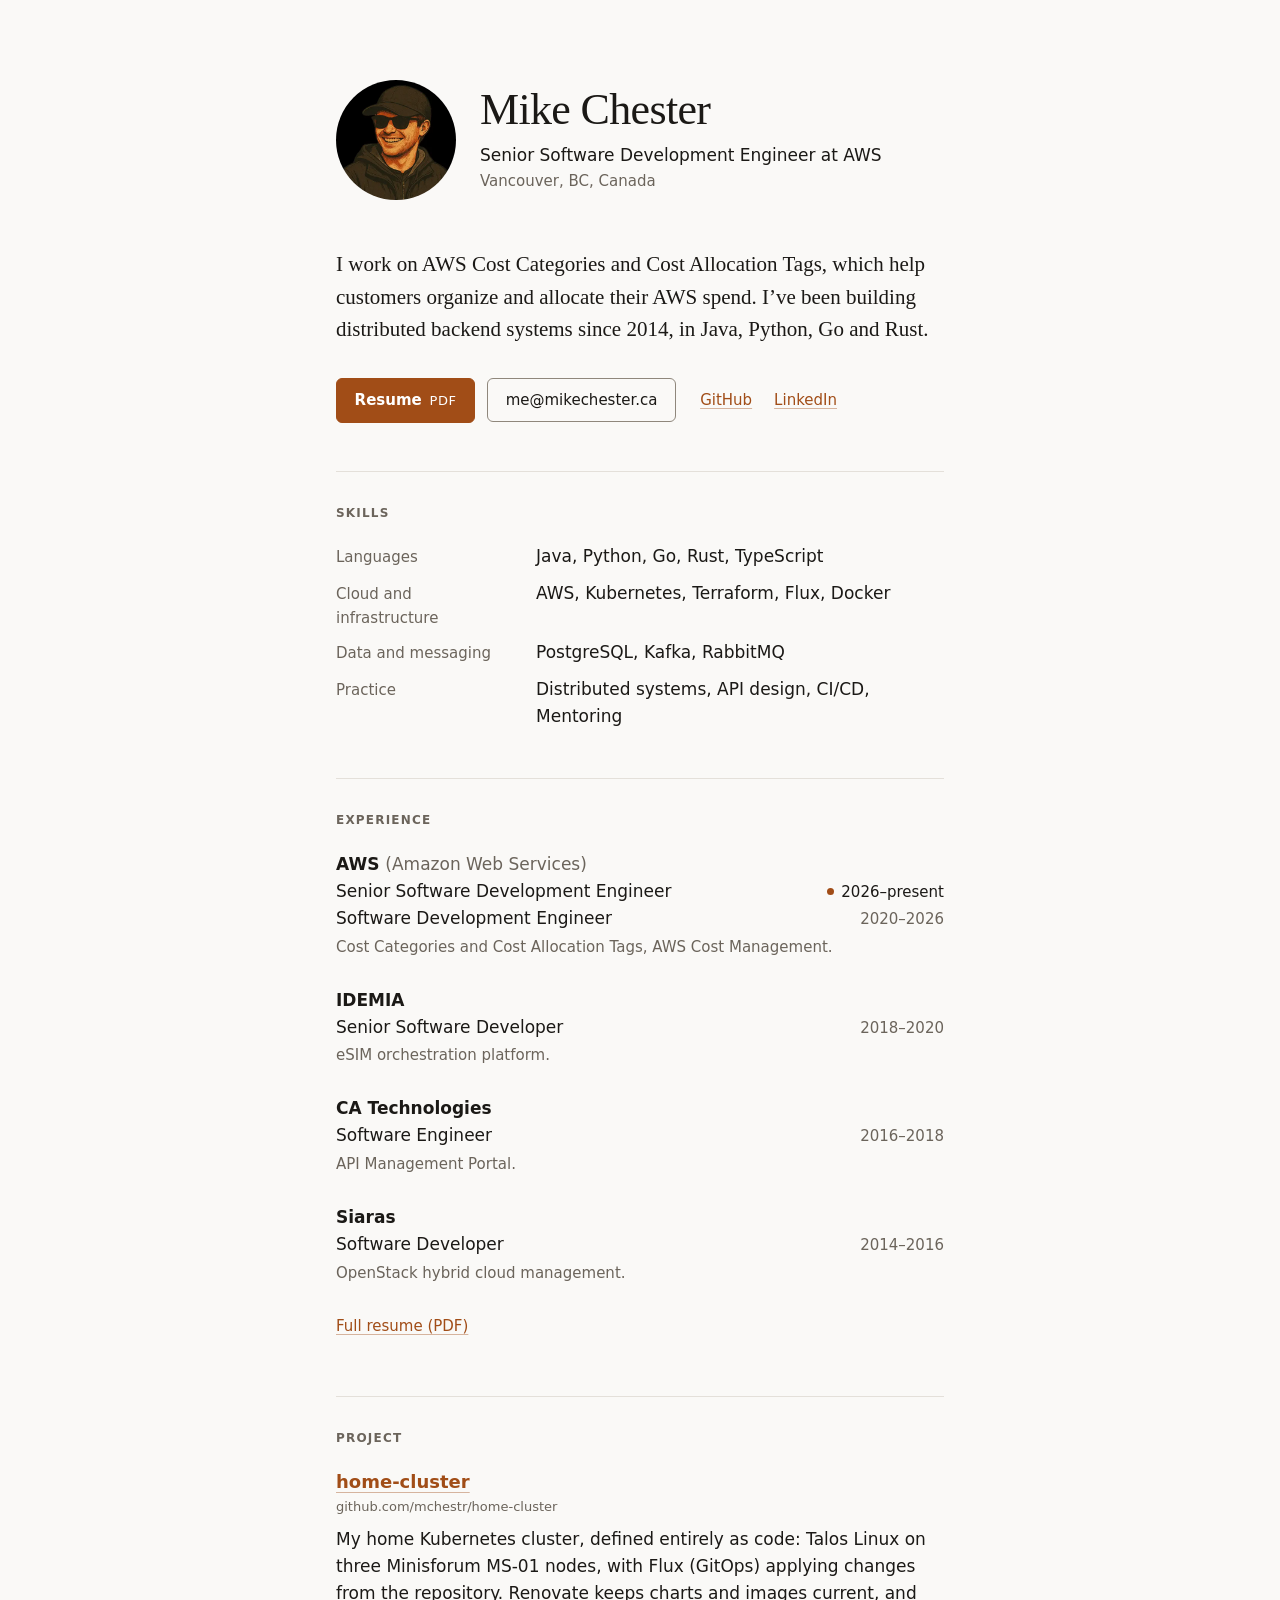
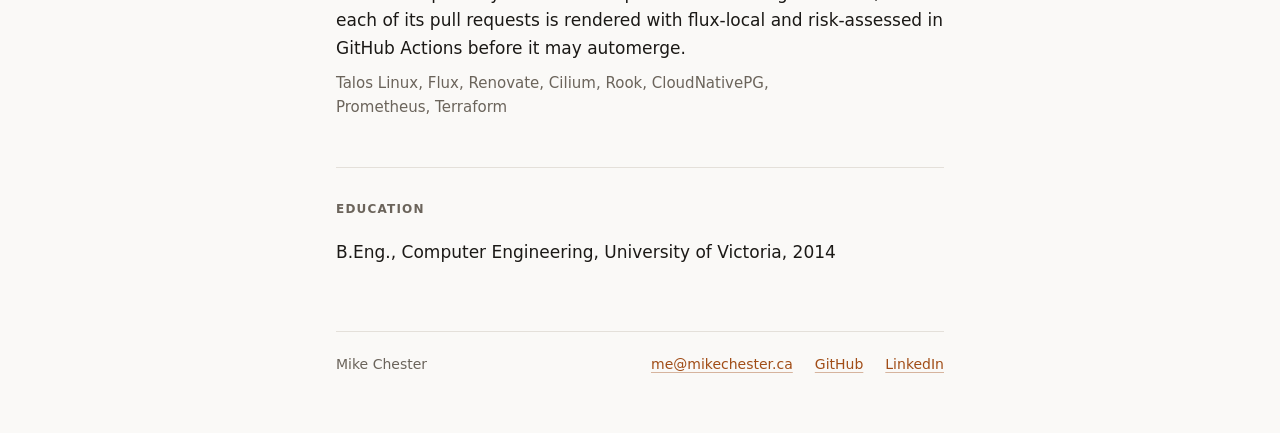
==== static/index.html @ d440fbd0 "Redesign the site as a single hand-written page One calm, typography-led page in place of the Hugo t" ====
<!doctype html>
<html lang="en">
<head>
<meta charset="utf-8">
<meta name="viewport" content="width=device-width, initial-scale=1">
<title>Mike Chester</title>
<meta name="description" content="Mike Chester is a Senior Software Development Engineer at AWS in Vancouver, BC, working on AWS Cost Categories and Cost Allocation Tags.">
<link rel="canonical" href="https://mikechester.ca/">
<meta name="color-scheme" content="light dark">
<meta name="theme-color" content="#faf9f7" media="(prefers-color-scheme: light)">
<meta name="theme-color" content="#141210" media="(prefers-color-scheme: dark)">
<meta property="og:type" content="profile">
<meta property="og:url" content="https://mikechester.ca/">
<meta property="og:title" content="Mike Chester">
<meta property="og:description" content="Senior Software Development Engineer at AWS, working on AWS Cost Categories and Cost Allocation Tags.">
<meta property="og:image" content="https://mikechester.ca/og.png">
<meta property="og:image:type" content="image/png">
<meta property="og:image:width" content="1200">
<meta property="og:image:height" content="630">
<meta property="og:image:alt" content="Mike Chester, Senior Software Development Engineer at AWS">
<meta property="profile:first_name" content="Mike">
<meta property="profile:last_name" content="Chester">
<meta name="twitter:card" content="summary_large_image">
<meta name="twitter:title" content="Mike Chester">
<meta name="twitter:description" content="Senior Software Development Engineer at AWS, working on AWS Cost Categories and Cost Allocation Tags.">
<meta name="twitter:image" content="https://mikechester.ca/og.png">
<meta name="twitter:image:alt" content="Mike Chester, Senior Software Development Engineer at AWS">
<link rel="icon" href="favicon.ico" sizes="16x16 32x32">
<link rel="icon" href="favicon.svg" type="image/svg+xml">
<link rel="icon" type="image/png" sizes="32x32" href="favicon-32x32.png">
<link rel="icon" type="image/png" sizes="16x16" href="favicon-16x16.png">
<link rel="apple-touch-icon" sizes="180x180" href="apple-touch-icon.png">
<link rel="manifest" href="manifest.json">
<link rel="stylesheet" href="style.css">
</head>
<body>
<div class="page">
<header class="masthead">
  <img class="portrait" src="portrait.webp" width="400" height="400" alt="Illustrated portrait of Mike Chester in a cap and sunglasses, smiling">
  <div>
    <h1>Mike Chester</h1>
    <p class="title">Senior Software Development Engineer at <abbr title="Amazon Web Services">AWS</abbr></p>
    <p class="place">Vancouver, BC, Canada</p>
  </div>
</header>

<main>
  <div class="intro">
    <p class="lede">I work on AWS Cost Categories and Cost Allocation Tags, which help customers organize and allocate their AWS spend. I&rsquo;ve been building distributed backend systems since 2014, in Java, Python, Go and Rust.</p>
    <div class="actions">
      <a class="button primary" href="resume.pdf">Resume <span class="fmt">PDF</span></a>
      <a class="button" href="mailto:me@mikechester.ca">me@mikechester.ca</a>
      <ul class="links">
        <li><a href="https://github.com/mchestr">GitHub</a></li>
        <li><a href="https://www.linkedin.com/in/mchestr">LinkedIn</a></li>
      </ul>
    </div>
  </div>

  <section aria-labelledby="skills">
    <h2 id="skills">Skills</h2>
    <dl class="skills">
      <div><dt>Languages</dt><dd><ul><li>Java</li><li>Python</li><li>Go</li><li>Rust</li><li>TypeScript</li></ul></dd></div>
      <div><dt>Cloud and infrastructure</dt><dd><ul><li>AWS</li><li>Kubernetes</li><li>Terraform</li><li>Flux</li><li>Docker</li></ul></dd></div>
      <div><dt>Data and messaging</dt><dd><ul><li>PostgreSQL</li><li>Kafka</li><li>RabbitMQ</li></ul></dd></div>
      <div><dt>Practice</dt><dd><ul><li>Distributed systems</li><li>API design</li><li>CI/CD</li><li>Mentoring</li></ul></dd></div>
    </dl>
  </section>

  <section aria-labelledby="experience">
    <h2 id="experience">Experience</h2>
    <ol class="jobs">
      <li>
        <h3>AWS <span class="aside">(Amazon Web Services)</span></h3>
        <ul class="roles">
          <li class="current"><span>Senior Software Development Engineer</span> <span class="years">2026&ndash;present</span></li>
          <li><span>Software Development Engineer</span> <span class="years">2020&ndash;2026</span></li>
        </ul>
        <p class="note">Cost Categories and Cost Allocation Tags, AWS Cost Management.</p>
      </li>
      <li>
        <h3>IDEMIA</h3>
        <ul class="roles">
          <li><span>Senior Software Developer</span> <span class="years">2018&ndash;2020</span></li>
        </ul>
        <p class="note">eSIM orchestration platform.</p>
      </li>
      <li>
        <h3>CA Technologies</h3>
        <ul class="roles">
          <li><span>Software Engineer</span> <span class="years">2016&ndash;2018</span></li>
        </ul>
        <p class="note">API Management Portal.</p>
      </li>
      <li>
        <h3>Siaras</h3>
        <ul class="roles">
          <li><span>Software Developer</span> <span class="years">2014&ndash;2016</span></li>
        </ul>
        <p class="note">OpenStack hybrid cloud management.</p>
      </li>
    </ol>
    <p class="more"><a href="resume.pdf">Full resume (PDF)</a></p>
  </section>

  <section aria-labelledby="project">
    <h2 id="project">Project</h2>
    <h3 class="project"><a href="https://github.com/mchestr/home-cluster">home-cluster</a></h3>
    <p class="repo">github.com/mchestr/home-cluster</p>
    <p>My home Kubernetes cluster, defined entirely as code: Talos Linux on three <span class="nowrap">Minisforum MS-01</span> nodes, with Flux (GitOps) applying changes from the repository. Renovate keeps charts and images current, and each of its pull requests is rendered with <span class="nowrap">flux-local</span> and risk-assessed in GitHub Actions before it may automerge.</p>
    <p class="stack">Talos Linux, Flux, Renovate, Cilium, Rook, CloudNativePG, Prometheus, Terraform</p>
  </section>

  <section aria-labelledby="education">
    <h2 id="education">Education</h2>
    <p>B.Eng., Computer Engineering, University of Victoria, 2014</p>
  </section>
</main>

<footer>
  <p>Mike Chester</p>
  <ul class="links">
    <li><a href="mailto:me@mikechester.ca">me@mikechester.ca</a></li>
    <li><a href="https://github.com/mchestr">GitHub</a></li>
    <li><a href="https://www.linkedin.com/in/mchestr">LinkedIn</a></li>
  </ul>
</footer>
</div>
</body>
</html>
---- static/style.css ----
:root {
  color-scheme: light dark;
  --bg: #faf9f7;
  --text: #1b1916;
  --muted: #6b645b;
  --rule: #e4e0da;
  --border: #8f877c;        /* outlined button edge, at least 3:1 on --bg */
  --accent: #a14d17;
  --accent-hover: #8a4113;
  --on-accent: #ffffff;
  --ring: transparent;      /* edge around the portrait */
  --sans: system-ui, -apple-system, "Segoe UI", Roboto, "Helvetica Neue", Arial, sans-serif;
  --serif: Charter, "Bitstream Charter", "Iowan Old Style", Georgia, Cambria, "Noto Serif", serif;
}

@media (prefers-color-scheme: dark) {
  :root {
    --bg: #141210;
    --text: #ece7e0;
    --muted: #a19a90;
    --rule: #2e2a26;
    --border: #756d63;
    --accent: #e38d55;
    --accent-hover: #eba06f;
    --on-accent: #141210;
    --ring: #3a352f;
  }
}

*, *::before, *::after { box-sizing: border-box; }

html { -webkit-text-size-adjust: 100%; text-size-adjust: 100%; }

body {
  margin: 0;
  background: var(--bg);
  color: var(--text);
  font: 400 1.0625rem/1.6 var(--sans);
  font-kerning: normal;
  -webkit-font-smoothing: antialiased;
}

.page {
  max-width: 41rem;
  margin: 0 auto;
  padding: 5rem 1.5rem 3rem;
}

h1, h2, h3, p, ul, ol, dl, dd { margin: 0; padding: 0; }
ul, ol { list-style: none; }
p, dd { text-wrap: pretty; }
h1, .title { text-wrap: balance; }
.nowrap { white-space: nowrap; }

a {
  color: var(--accent);
  text-decoration: underline;
  text-decoration-thickness: 1px;
  text-underline-offset: 0.2em;
  text-decoration-color: color-mix(in srgb, var(--accent) 40%, transparent);
}
a:hover { text-decoration-color: currentColor; }
a:focus-visible {
  outline: 2px solid var(--accent);
  outline-offset: 3px;
}
a:not(.button):focus-visible { border-radius: 2px; }

abbr[title] { text-decoration: none; }

/* Masthead */
.masthead {
  display: flex;
  align-items: center;
  gap: 1.5rem;
}
.portrait {
  flex: none;
  width: 7.5rem;
  height: 7.5rem;
  border-radius: 50%;
  background: #000;
  box-shadow: 0 0 0 1px var(--ring);
}
/* 500 only changes fallbacks that have a medium weight (e.g. Noto Serif); Charter stays regular */
h1 {
  font: 500 2.75rem/1.05 var(--serif);
  letter-spacing: -0.015em;
}
.title {
  margin-top: 0.6rem;
  font-weight: 500;
}
.place {
  color: var(--muted);
  font-size: 0.9375rem;
}

/* Intro and actions */
.intro { margin-top: 3rem; }
.lede {
  font: 400 1.3125rem/1.55 var(--serif);
  max-width: 34em;
}
.actions {
  display: flex;
  flex-wrap: wrap;
  align-items: center;
  gap: 0.75rem;
  margin-top: 2rem;
  font-size: 0.9375rem;
}
.actions .links { margin-left: 0.75rem; }
.links {
  display: flex;
  flex-wrap: wrap;
  column-gap: 1.375rem;
}
.links a { display: inline-block; padding-block: 0.6rem; }

/* 1.5rem line + padding + border = 44px tap target */
.button {
  display: inline-block;
  padding: 0.5625rem 1.1rem;
  line-height: 1.5rem;
  border: 1px solid var(--border);   /* also keeps the button visible in forced-colors mode */
  border-radius: 0.375rem;
  color: var(--text);
  font-weight: 500;
  text-decoration: none;
}
.button:hover { border-color: var(--accent); color: var(--accent); }
.button.primary {
  border-color: var(--accent);
  background: var(--accent);
  color: var(--on-accent);
  font-weight: 600;
}
.button.primary:hover { border-color: var(--accent-hover); background: var(--accent-hover); color: var(--on-accent); }
.fmt { font-weight: 400; font-size: 0.8125rem; letter-spacing: 0.04em; margin-left: 0.2em; }

/* Sections */
section {
  margin-top: 3rem;
  padding-top: 2rem;
  border-top: 1px solid var(--rule);
}
h2 {
  margin-bottom: 1.25rem;
  color: var(--muted);
  font-size: 0.75rem;
  font-weight: 600;
  letter-spacing: 0.1em;
  text-transform: uppercase;
}
h3 {
  font-size: 1.0625rem;
  font-weight: 600;
}
.aside { color: var(--muted); font-weight: 400; }

/* Skills */
.skills > div {
  display: grid;
  grid-template-columns: 11rem 1fr;
  align-items: baseline;
  gap: 0 1.5rem;
}
.skills > div + div { margin-top: 0.6rem; }
.skills dt { color: var(--muted); font-size: 0.9375rem; }
.skills li { display: inline; }
.skills li:not(:last-child)::after { content: ", "; }

/* Experience */
.jobs > li + li { margin-top: 1.75rem; }
.roles li {
  display: flex;
  flex-wrap: wrap;
  justify-content: space-between;
  align-items: baseline;
  column-gap: 1rem;
}
.years {
  color: var(--muted);
  font-size: 0.9375rem;
  font-variant-numeric: tabular-nums;
}
/* Current role: years in body colour with a small accent dot */
.current .years { color: var(--text); font-weight: 500; }
.current .years::before {
  content: "";
  display: inline-block;
  width: 0.4375rem;
  height: 0.4375rem;
  margin-right: 0.5em;
  border-radius: 50%;
  background: var(--accent);
  vertical-align: 0.1em;
}
.note {
  margin-top: 0.15rem;
  color: var(--muted);
  font-size: 0.9375rem;
}
.more { margin-top: 1.25rem; font-size: 0.9375rem; }
.more a { display: inline-block; padding-block: 0.6rem; }

/* Project */
.project { font-size: 1.125rem; }
.repo { color: var(--muted); font-size: 0.8125rem; margin-bottom: 0.5rem; }
.stack {
  margin-top: 0.6rem;
  color: var(--muted);
  font-size: 0.9375rem;
}

/* Footer */
footer {
  display: flex;
  flex-wrap: wrap;
  justify-content: space-between;
  align-items: center;
  column-gap: 1.5rem;
  margin-top: 4rem;
  padding-top: 0.75rem;
  border-top: 1px solid var(--rule);
  color: var(--muted);
  font-size: 0.875rem;
}

@media (prefers-reduced-motion: no-preference) {
  a { transition: color 0.15s, background-color 0.15s, border-color 0.15s, text-decoration-color 0.15s; }
}

@media (max-width: 34rem) {
  .page { padding: 3rem 1.25rem 2rem; }
  .masthead { gap: 1.125rem; }
  .portrait { width: 6rem; height: 6rem; }
  h1 { font-size: 2.125rem; }
  .title { margin-top: 0.4rem; font-size: 1rem; line-height: 1.4; }
  .intro { margin-top: 2.5rem; }
  .lede { font-size: 1.1875rem; }
  .actions .links { margin-left: 0; }
  section { margin-top: 2.75rem; padding-top: 2rem; }
  .roles li { display: block; }
  .roles li + li { margin-top: 0.4rem; }
  .years { display: block; font-size: 0.875rem; line-height: 1.5; }
  .note { margin-top: 0.4rem; }
  .skills > div { grid-template-columns: 1fr; }
  .skills > div + div { margin-top: 0.9rem; }
  footer { margin-top: 3rem; }
}

@media (max-width: 22rem) {
  .masthead { flex-direction: column; align-items: flex-start; }
}

@media print {
  :root { --bg: #fff; --text: #000; --muted: #444; --accent: #000; }
  .page { padding: 0; max-width: none; }
  .button, .button.primary { padding: 0; border: 0; background: none; color: #000; }
}
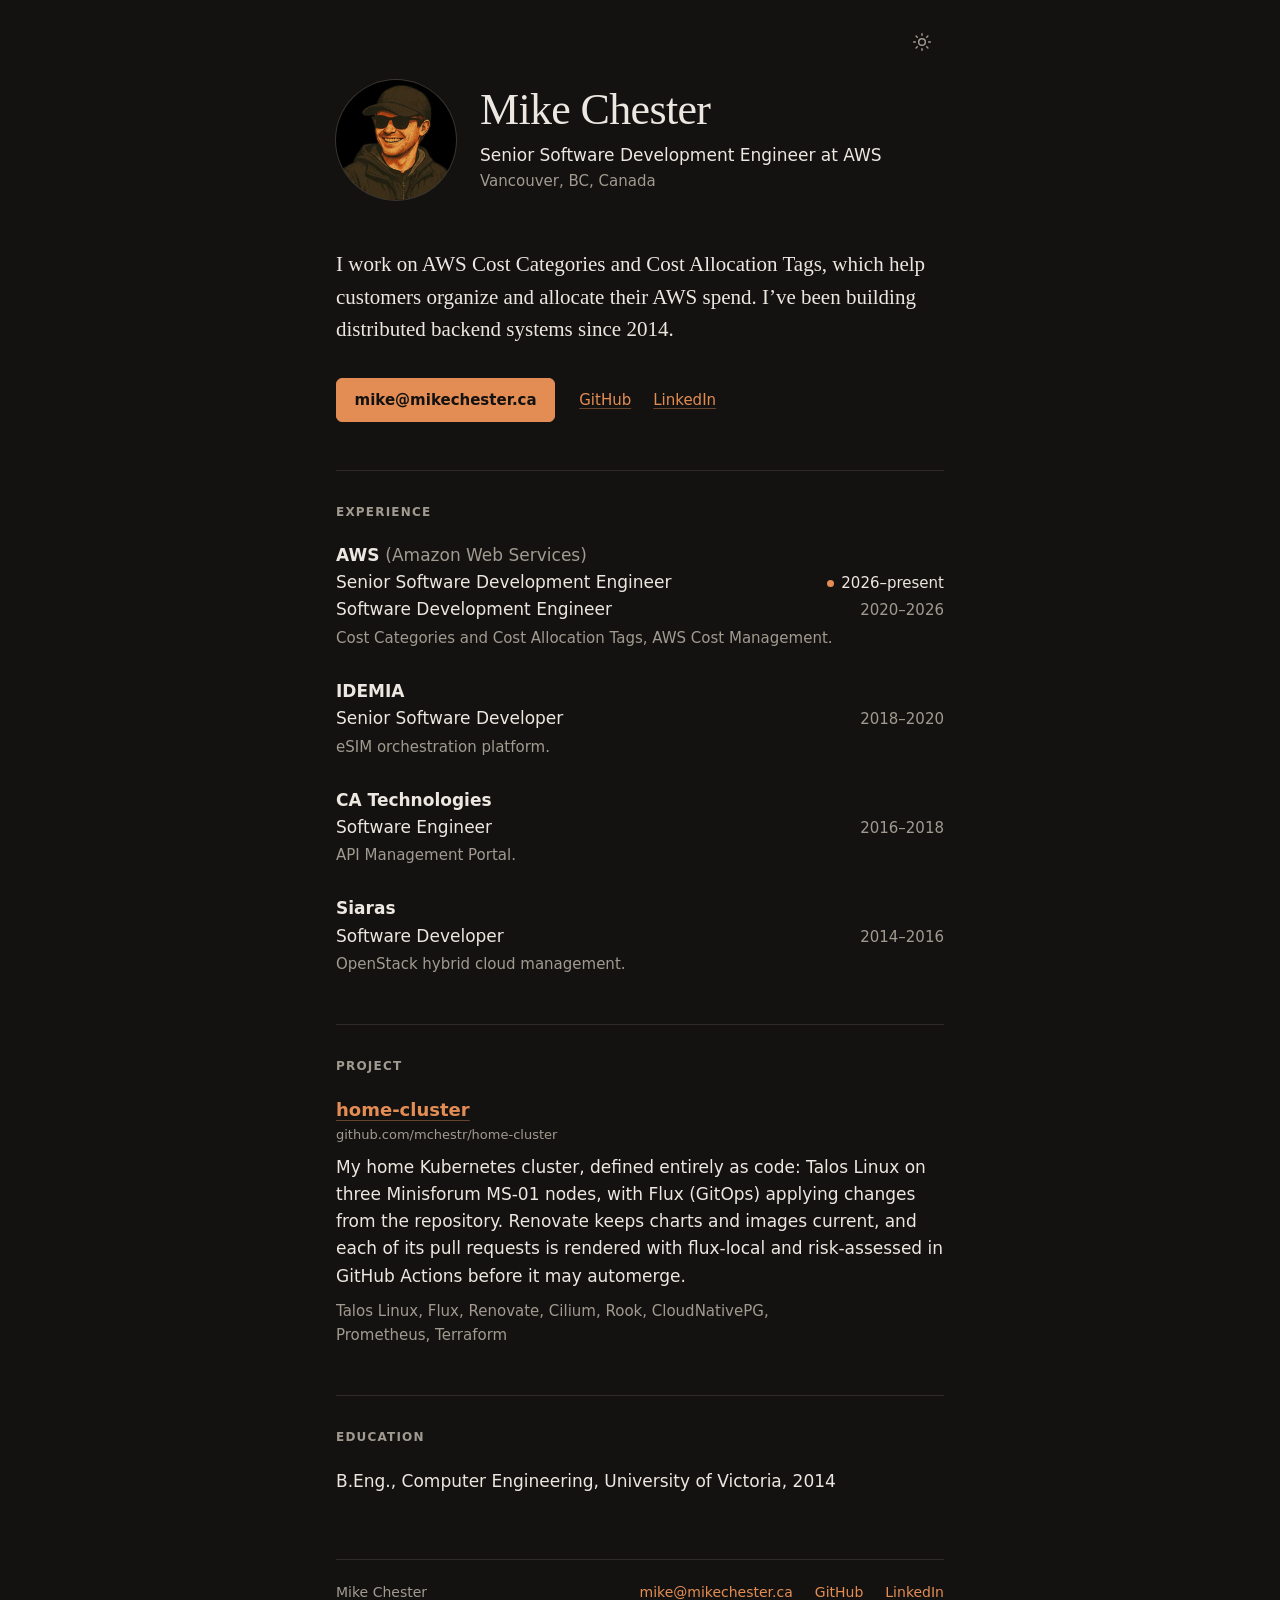
==== commit 8cc42420: "Default to dark with a light toggle; drop the resume and skills Dark is now the default regardless o" ====
--- a/static/index.html
+++ b/static/index.html
@@ -6,9 +6,12 @@
 <title>Mike Chester</title>
 <meta name="description" content="Mike Chester is a Senior Software Development Engineer at AWS in Vancouver, BC, working on AWS Cost Categories and Cost Allocation Tags.">
 <link rel="canonical" href="https://mikechester.ca/">
-<meta name="color-scheme" content="light dark">
-<meta name="theme-color" content="#faf9f7" media="(prefers-color-scheme: light)">
-<meta name="theme-color" content="#141210" media="(prefers-color-scheme: dark)">
+<meta name="color-scheme" content="dark">
+<meta name="theme-color" content="#141210">
+<script>
+  // Dark is the default; apply a saved choice of light before the first paint.
+  try { if (localStorage.getItem("theme") === "light") document.documentElement.dataset.theme = "light"; } catch (e) {}
+</script>
 <meta property="og:type" content="profile">
 <meta property="og:url" content="https://mikechester.ca/">
 <meta property="og:title" content="Mike Chester">
@@ -35,6 +38,11 @@
 </head>
 <body>
 <div class="page">
+<button class="theme-toggle" type="button" aria-label="Switch to light theme" hidden>
+  <svg class="icon-sun" viewBox="0 0 24 24" width="20" height="20" aria-hidden="true" fill="none" stroke="currentColor" stroke-width="1.75" stroke-linecap="round"><circle cx="12" cy="12" r="4"/><path d="M12 2v2M12 20v2M4.93 4.93l1.41 1.41M17.66 17.66l1.41 1.41M2 12h2M20 12h2M4.93 19.07l1.41-1.41M17.66 6.34l1.41-1.41"/></svg>
+  <svg class="icon-moon" viewBox="0 0 24 24" width="20" height="20" aria-hidden="true" fill="none" stroke="currentColor" stroke-width="1.75" stroke-linecap="round" stroke-linejoin="round"><path d="M21 12.79A9 9 0 1 1 11.21 3 7 7 0 0 0 21 12.79z"/></svg>
+</button>
+
 <header class="masthead">
   <img class="portrait" src="portrait.webp" width="400" height="400" alt="Illustrated portrait of Mike Chester in a cap and sunglasses, smiling">
   <div>
@@ -46,26 +54,15 @@
 
 <main>
   <div class="intro">
-    <p class="lede">I work on AWS Cost Categories and Cost Allocation Tags, which help customers organize and allocate their AWS spend. I&rsquo;ve been building distributed backend systems since 2014, in Java, Python, Go and Rust.</p>
+    <p class="lede">I work on AWS Cost Categories and Cost Allocation Tags, which help customers organize and allocate their AWS spend. I&rsquo;ve been building distributed backend systems since 2014.</p>
     <div class="actions">
-      <a class="button primary" href="resume.pdf">Resume <span class="fmt">PDF</span></a>
-      <a class="button" href="mailto:me@mikechester.ca">me@mikechester.ca</a>
+      <a class="button" href="mailto:mike@mikechester.ca">mike@mikechester.ca</a>
       <ul class="links">
         <li><a href="https://github.com/mchestr">GitHub</a></li>
         <li><a href="https://www.linkedin.com/in/mchestr">LinkedIn</a></li>
       </ul>
     </div>
   </div>
-
-  <section aria-labelledby="skills">
-    <h2 id="skills">Skills</h2>
-    <dl class="skills">
-      <div><dt>Languages</dt><dd><ul><li>Java</li><li>Python</li><li>Go</li><li>Rust</li><li>TypeScript</li></ul></dd></div>
-      <div><dt>Cloud and infrastructure</dt><dd><ul><li>AWS</li><li>Kubernetes</li><li>Terraform</li><li>Flux</li><li>Docker</li></ul></dd></div>
-      <div><dt>Data and messaging</dt><dd><ul><li>PostgreSQL</li><li>Kafka</li><li>RabbitMQ</li></ul></dd></div>
-      <div><dt>Practice</dt><dd><ul><li>Distributed systems</li><li>API design</li><li>CI/CD</li><li>Mentoring</li></ul></dd></div>
-    </dl>
-  </section>
 
   <section aria-labelledby="experience">
     <h2 id="experience">Experience</h2>
@@ -100,7 +97,6 @@
         <p class="note">OpenStack hybrid cloud management.</p>
       </li>
     </ol>
-    <p class="more"><a href="resume.pdf">Full resume (PDF)</a></p>
   </section>
 
   <section aria-labelledby="project">
@@ -120,11 +116,35 @@
 <footer>
   <p>Mike Chester</p>
   <ul class="links">
-    <li><a href="mailto:me@mikechester.ca">me@mikechester.ca</a></li>
+    <li><a href="mailto:mike@mikechester.ca">mike@mikechester.ca</a></li>
     <li><a href="https://github.com/mchestr">GitHub</a></li>
     <li><a href="https://www.linkedin.com/in/mchestr">LinkedIn</a></li>
   </ul>
 </footer>
 </div>
+
+<script>
+  // Theme toggle: shown only when JavaScript runs; without it the page stays dark.
+  (() => {
+    const root = document.documentElement;
+    const toggle = document.querySelector(".theme-toggle");
+    const themeColor = document.querySelector('meta[name="theme-color"]');
+    const apply = theme => {
+      if (theme === "light") root.dataset.theme = "light";
+      else delete root.dataset.theme;
+      const label = theme === "light" ? "Switch to dark theme" : "Switch to light theme";
+      toggle.setAttribute("aria-label", label);
+      toggle.title = label;
+      themeColor.content = theme === "light" ? "#faf9f7" : "#141210";
+    };
+    apply(root.dataset.theme === "light" ? "light" : "dark");
+    toggle.hidden = false;
+    toggle.addEventListener("click", () => {
+      const next = root.dataset.theme === "light" ? "dark" : "light";
+      apply(next);
+      try { localStorage.setItem("theme", next); } catch (e) {}
+    });
+  })();
+</script>
 </body>
 </html>
--- a/static/style.css
+++ b/static/style.css
@@ -1,30 +1,28 @@
+/* Dark is the default theme; the toggle in index.html sets data-theme="light". */
 :root {
-  color-scheme: light dark;
+  color-scheme: dark;
+  --bg: #141210;
+  --text: #ece7e0;
+  --muted: #a19a90;
+  --rule: #2e2a26;
+  --accent: #e38d55;
+  --accent-hover: #eba06f;
+  --on-accent: #141210;
+  --ring: #3a352f;          /* edge around the portrait */
+  --sans: system-ui, -apple-system, "Segoe UI", Roboto, "Helvetica Neue", Arial, sans-serif;
+  --serif: Charter, "Bitstream Charter", "Iowan Old Style", Georgia, Cambria, "Noto Serif", serif;
+}
+
+:root[data-theme="light"] {
+  color-scheme: light;
   --bg: #faf9f7;
   --text: #1b1916;
   --muted: #6b645b;
   --rule: #e4e0da;
-  --border: #8f877c;        /* outlined button edge, at least 3:1 on --bg */
   --accent: #a14d17;
   --accent-hover: #8a4113;
   --on-accent: #ffffff;
-  --ring: transparent;      /* edge around the portrait */
-  --sans: system-ui, -apple-system, "Segoe UI", Roboto, "Helvetica Neue", Arial, sans-serif;
-  --serif: Charter, "Bitstream Charter", "Iowan Old Style", Georgia, Cambria, "Noto Serif", serif;
-}
-
-@media (prefers-color-scheme: dark) {
-  :root {
-    --bg: #141210;
-    --text: #ece7e0;
-    --muted: #a19a90;
-    --rule: #2e2a26;
-    --border: #756d63;
-    --accent: #e38d55;
-    --accent-hover: #eba06f;
-    --on-accent: #141210;
-    --ring: #3a352f;
-  }
+  --ring: transparent;
 }
 
 *, *::before, *::after { box-sizing: border-box; }
@@ -41,14 +39,15 @@
 }
 
 .page {
+  position: relative;
   max-width: 41rem;
   margin: 0 auto;
   padding: 5rem 1.5rem 3rem;
 }
 
-h1, h2, h3, p, ul, ol, dl, dd { margin: 0; padding: 0; }
+h1, h2, h3, p, ul, ol { margin: 0; padding: 0; }
 ul, ol { list-style: none; }
-p, dd { text-wrap: pretty; }
+p { text-wrap: pretty; }
 h1, .title { text-wrap: balance; }
 .nowrap { white-space: nowrap; }
 
@@ -60,13 +59,35 @@
   text-decoration-color: color-mix(in srgb, var(--accent) 40%, transparent);
 }
 a:hover { text-decoration-color: currentColor; }
-a:focus-visible {
+a:focus-visible, .theme-toggle:focus-visible {
   outline: 2px solid var(--accent);
   outline-offset: 3px;
 }
 a:not(.button):focus-visible { border-radius: 2px; }
 
 abbr[title] { text-decoration: none; }
+
+/* Theme toggle, top right of the page column */
+.theme-toggle {
+  position: absolute;
+  top: 1.25rem;
+  right: 1.5rem;
+  display: grid;
+  place-items: center;
+  width: 2.75rem;
+  height: 2.75rem;
+  padding: 0;
+  border: 1px solid transparent;   /* shows in forced-colors mode */
+  border-radius: 50%;
+  background: none;
+  color: var(--muted);
+  cursor: pointer;
+}
+.theme-toggle:hover { border-color: var(--rule); color: var(--text); }
+.theme-toggle[hidden] { display: none; }
+.icon-moon { display: none; }
+[data-theme="light"] .icon-sun { display: none; }
+[data-theme="light"] .icon-moon { display: block; }
 
 /* Masthead */
 .masthead {
@@ -123,21 +144,14 @@
   display: inline-block;
   padding: 0.5625rem 1.1rem;
   line-height: 1.5rem;
-  border: 1px solid var(--border);   /* also keeps the button visible in forced-colors mode */
+  border: 1px solid var(--accent);   /* also keeps the button visible in forced-colors mode */
   border-radius: 0.375rem;
-  color: var(--text);
-  font-weight: 500;
-  text-decoration: none;
-}
-.button:hover { border-color: var(--accent); color: var(--accent); }
-.button.primary {
-  border-color: var(--accent);
   background: var(--accent);
   color: var(--on-accent);
   font-weight: 600;
-}
-.button.primary:hover { border-color: var(--accent-hover); background: var(--accent-hover); color: var(--on-accent); }
-.fmt { font-weight: 400; font-size: 0.8125rem; letter-spacing: 0.04em; margin-left: 0.2em; }
+  text-decoration: none;
+}
+.button:hover { border-color: var(--accent-hover); background: var(--accent-hover); }
 
 /* Sections */
 section {
@@ -158,18 +172,6 @@
   font-weight: 600;
 }
 .aside { color: var(--muted); font-weight: 400; }
-
-/* Skills */
-.skills > div {
-  display: grid;
-  grid-template-columns: 11rem 1fr;
-  align-items: baseline;
-  gap: 0 1.5rem;
-}
-.skills > div + div { margin-top: 0.6rem; }
-.skills dt { color: var(--muted); font-size: 0.9375rem; }
-.skills li { display: inline; }
-.skills li:not(:last-child)::after { content: ", "; }
 
 /* Experience */
 .jobs > li + li { margin-top: 1.75rem; }
@@ -202,8 +204,6 @@
   color: var(--muted);
   font-size: 0.9375rem;
 }
-.more { margin-top: 1.25rem; font-size: 0.9375rem; }
-.more a { display: inline-block; padding-block: 0.6rem; }
 
 /* Project */
 .project { font-size: 1.125rem; }
@@ -229,11 +229,12 @@
 }
 
 @media (prefers-reduced-motion: no-preference) {
-  a { transition: color 0.15s, background-color 0.15s, border-color 0.15s, text-decoration-color 0.15s; }
+  a, .theme-toggle { transition: color 0.15s, background-color 0.15s, border-color 0.15s, text-decoration-color 0.15s; }
 }
 
 @media (max-width: 34rem) {
-  .page { padding: 3rem 1.25rem 2rem; }
+  .page { padding: 4rem 1.25rem 2rem; }
+  .theme-toggle { top: 0.625rem; right: 0.75rem; }
   .masthead { gap: 1.125rem; }
   .portrait { width: 6rem; height: 6rem; }
   h1 { font-size: 2.125rem; }
@@ -246,8 +247,6 @@
   .roles li + li { margin-top: 0.4rem; }
   .years { display: block; font-size: 0.875rem; line-height: 1.5; }
   .note { margin-top: 0.4rem; }
-  .skills > div { grid-template-columns: 1fr; }
-  .skills > div + div { margin-top: 0.9rem; }
   footer { margin-top: 3rem; }
 }
 
@@ -256,7 +255,8 @@
 }
 
 @media print {
-  :root { --bg: #fff; --text: #000; --muted: #444; --accent: #000; }
+  :root, :root[data-theme="light"] { color-scheme: light; --bg: #fff; --text: #000; --muted: #444; --rule: #ccc; --accent: #000; }
   .page { padding: 0; max-width: none; }
-  .button, .button.primary { padding: 0; border: 0; background: none; color: #000; }
-}
+  .theme-toggle { display: none; }
+  .button { padding: 0; border: 0; background: none; color: #000; }
+}
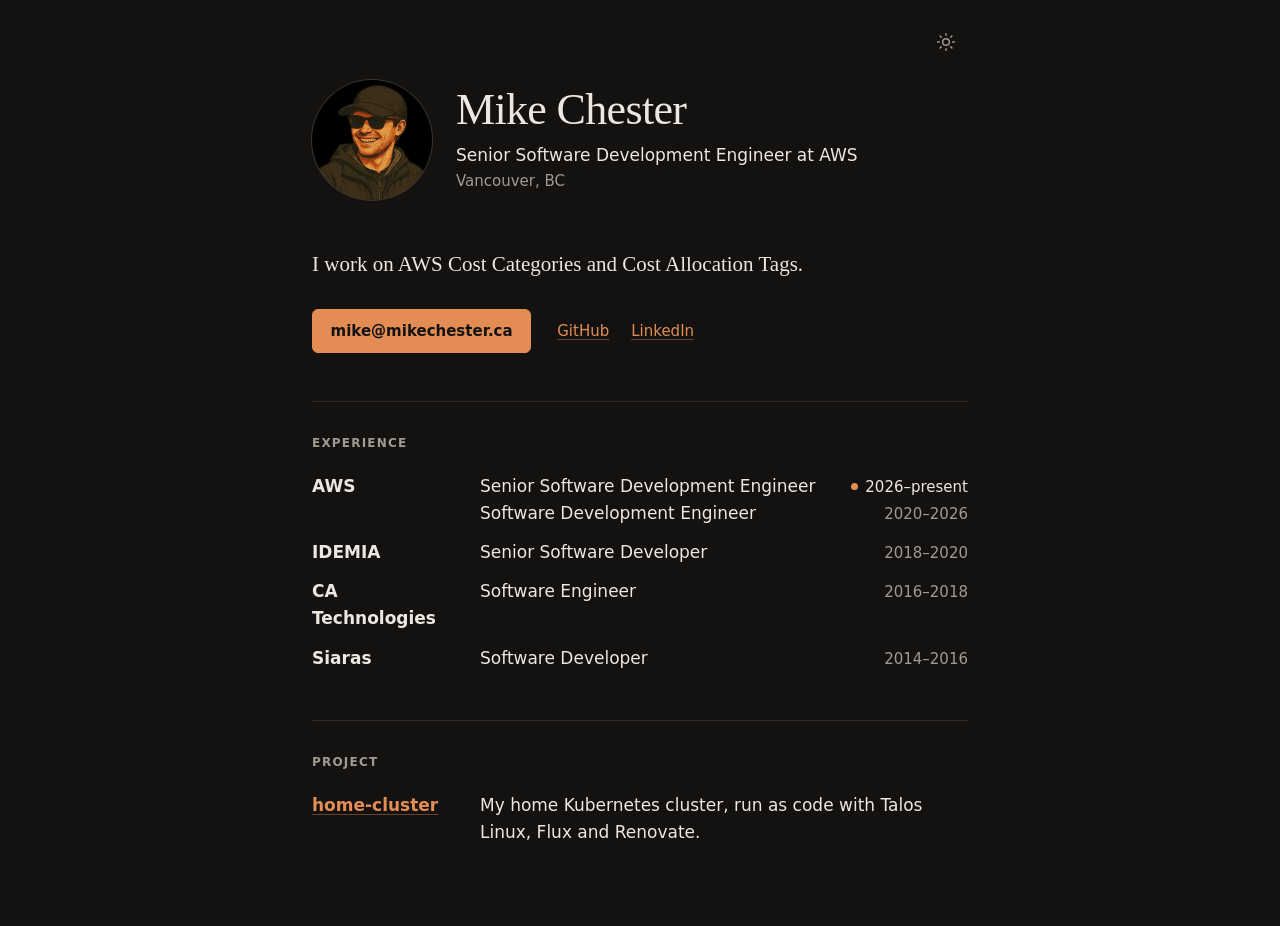
==== commit 5b6527d9: "Trim the page to the essentials Keep a one-line summary, the contact links, one line per role and a " ====
--- a/static/index.html
+++ b/static/index.html
@@ -48,79 +48,51 @@
   <div>
     <h1>Mike Chester</h1>
     <p class="title">Senior Software Development Engineer at <abbr title="Amazon Web Services">AWS</abbr></p>
-    <p class="place">Vancouver, BC, Canada</p>
+    <p class="place">Vancouver, BC</p>
   </div>
 </header>
 
 <main>
-  <div class="intro">
-    <p class="lede">I work on AWS Cost Categories and Cost Allocation Tags, which help customers organize and allocate their AWS spend. I&rsquo;ve been building distributed backend systems since 2014.</p>
-    <div class="actions">
-      <a class="button" href="mailto:mike@mikechester.ca">mike@mikechester.ca</a>
-      <ul class="links">
-        <li><a href="https://github.com/mchestr">GitHub</a></li>
-        <li><a href="https://www.linkedin.com/in/mchestr">LinkedIn</a></li>
-      </ul>
-    </div>
-  </div>
+  <p class="lede">I work on AWS Cost Categories and Cost Allocation Tags.</p>
+  <ul class="actions">
+    <li><a class="button" href="mailto:mike@mikechester.ca">mike@mikechester.ca</a></li>
+    <li><a href="https://github.com/mchestr">GitHub</a></li>
+    <li><a href="https://www.linkedin.com/in/mchestr">LinkedIn</a></li>
+  </ul>
 
   <section aria-labelledby="experience">
     <h2 id="experience">Experience</h2>
-    <ol class="jobs">
+    <ol class="rows">
       <li>
-        <h3>AWS <span class="aside">(Amazon Web Services)</span></h3>
-        <ul class="roles">
+        <h3>AWS</h3>
+        <ul>
           <li class="current"><span>Senior Software Development Engineer</span> <span class="years">2026&ndash;present</span></li>
           <li><span>Software Development Engineer</span> <span class="years">2020&ndash;2026</span></li>
         </ul>
-        <p class="note">Cost Categories and Cost Allocation Tags, AWS Cost Management.</p>
       </li>
       <li>
         <h3>IDEMIA</h3>
-        <ul class="roles">
-          <li><span>Senior Software Developer</span> <span class="years">2018&ndash;2020</span></li>
-        </ul>
-        <p class="note">eSIM orchestration platform.</p>
+        <ul><li><span>Senior Software Developer</span> <span class="years">2018&ndash;2020</span></li></ul>
       </li>
       <li>
         <h3>CA Technologies</h3>
-        <ul class="roles">
-          <li><span>Software Engineer</span> <span class="years">2016&ndash;2018</span></li>
-        </ul>
-        <p class="note">API Management Portal.</p>
+        <ul><li><span>Software Engineer</span> <span class="years">2016&ndash;2018</span></li></ul>
       </li>
       <li>
         <h3>Siaras</h3>
-        <ul class="roles">
-          <li><span>Software Developer</span> <span class="years">2014&ndash;2016</span></li>
-        </ul>
-        <p class="note">OpenStack hybrid cloud management.</p>
+        <ul><li><span>Software Developer</span> <span class="years">2014&ndash;2016</span></li></ul>
       </li>
     </ol>
   </section>
 
   <section aria-labelledby="project">
     <h2 id="project">Project</h2>
-    <h3 class="project"><a href="https://github.com/mchestr/home-cluster">home-cluster</a></h3>
-    <p class="repo">github.com/mchestr/home-cluster</p>
-    <p>My home Kubernetes cluster, defined entirely as code: Talos Linux on three <span class="nowrap">Minisforum MS-01</span> nodes, with Flux (GitOps) applying changes from the repository. Renovate keeps charts and images current, and each of its pull requests is rendered with <span class="nowrap">flux-local</span> and risk-assessed in GitHub Actions before it may automerge.</p>
-    <p class="stack">Talos Linux, Flux, Renovate, Cilium, Rook, CloudNativePG, Prometheus, Terraform</p>
-  </section>
-
-  <section aria-labelledby="education">
-    <h2 id="education">Education</h2>
-    <p>B.Eng., Computer Engineering, University of Victoria, 2014</p>
+    <div class="row">
+      <h3><a href="https://github.com/mchestr/home-cluster">home-cluster</a></h3>
+      <p>My home Kubernetes cluster, run as code with Talos Linux, Flux and Renovate.</p>
+    </div>
   </section>
 </main>
-
-<footer>
-  <p>Mike Chester</p>
-  <ul class="links">
-    <li><a href="mailto:mike@mikechester.ca">mike@mikechester.ca</a></li>
-    <li><a href="https://github.com/mchestr">GitHub</a></li>
-    <li><a href="https://www.linkedin.com/in/mchestr">LinkedIn</a></li>
-  </ul>
-</footer>
 </div>
 
 <script>
--- a/static/style.css
+++ b/static/style.css
@@ -40,16 +40,15 @@
 
 .page {
   position: relative;
-  max-width: 41rem;
+  max-width: 44rem;
   margin: 0 auto;
-  padding: 5rem 1.5rem 3rem;
+  padding: 5rem 1.5rem 5rem;
 }
 
 h1, h2, h3, p, ul, ol { margin: 0; padding: 0; }
 ul, ol { list-style: none; }
 p { text-wrap: pretty; }
 h1, .title { text-wrap: balance; }
-.nowrap { white-space: nowrap; }
 
 a {
   color: var(--accent);
@@ -118,26 +117,20 @@
 }
 
 /* Intro and actions */
-.intro { margin-top: 3rem; }
 .lede {
+  margin-top: 3rem;
   font: 400 1.3125rem/1.55 var(--serif);
-  max-width: 34em;
 }
 .actions {
   display: flex;
   flex-wrap: wrap;
   align-items: center;
-  gap: 0.75rem;
-  margin-top: 2rem;
+  gap: 0 1.375rem;
+  margin-top: 1.75rem;
   font-size: 0.9375rem;
 }
-.actions .links { margin-left: 0.75rem; }
-.links {
-  display: flex;
-  flex-wrap: wrap;
-  column-gap: 1.375rem;
-}
-.links a { display: inline-block; padding-block: 0.6rem; }
+.actions li:first-child { margin-right: 0.25rem; }
+.actions a:not(.button) { display: inline-block; padding-block: 0.6rem; }
 
 /* 1.5rem line + padding + border = 44px tap target */
 .button {
@@ -168,14 +161,19 @@
   text-transform: uppercase;
 }
 h3 {
-  font-size: 1.0625rem;
+  font-size: inherit;
   font-weight: 600;
 }
-.aside { color: var(--muted); font-weight: 400; }
-
-/* Experience */
-.jobs > li + li { margin-top: 1.75rem; }
-.roles li {
+
+/* Experience and project: name on the left, details on the right */
+.rows > li, .row {
+  display: grid;
+  grid-template-columns: 9rem 1fr;
+  gap: 0 1.5rem;
+  align-items: baseline;
+}
+.rows > li + li { margin-top: 0.75rem; }
+.rows ul li {
   display: flex;
   flex-wrap: wrap;
   justify-content: space-between;
@@ -199,55 +197,26 @@
   background: var(--accent);
   vertical-align: 0.1em;
 }
-.note {
-  margin-top: 0.15rem;
-  color: var(--muted);
-  font-size: 0.9375rem;
-}
-
-/* Project */
-.project { font-size: 1.125rem; }
-.repo { color: var(--muted); font-size: 0.8125rem; margin-bottom: 0.5rem; }
-.stack {
-  margin-top: 0.6rem;
-  color: var(--muted);
-  font-size: 0.9375rem;
-}
-
-/* Footer */
-footer {
-  display: flex;
-  flex-wrap: wrap;
-  justify-content: space-between;
-  align-items: center;
-  column-gap: 1.5rem;
-  margin-top: 4rem;
-  padding-top: 0.75rem;
-  border-top: 1px solid var(--rule);
-  color: var(--muted);
-  font-size: 0.875rem;
-}
 
 @media (prefers-reduced-motion: no-preference) {
   a, .theme-toggle { transition: color 0.15s, background-color 0.15s, border-color 0.15s, text-decoration-color 0.15s; }
 }
 
-@media (max-width: 34rem) {
-  .page { padding: 4rem 1.25rem 2rem; }
+@media (max-width: 42rem) {
+  .page { padding: 4rem 1.25rem 3rem; }
   .theme-toggle { top: 0.625rem; right: 0.75rem; }
   .masthead { gap: 1.125rem; }
   .portrait { width: 6rem; height: 6rem; }
   h1 { font-size: 2.125rem; }
   .title { margin-top: 0.4rem; font-size: 1rem; line-height: 1.4; }
-  .intro { margin-top: 2.5rem; }
-  .lede { font-size: 1.1875rem; }
-  .actions .links { margin-left: 0; }
-  section { margin-top: 2.75rem; padding-top: 2rem; }
-  .roles li { display: block; }
-  .roles li + li { margin-top: 0.4rem; }
+  .lede { margin-top: 2.5rem; font-size: 1.1875rem; }
+  .actions li:first-child { flex-basis: 100%; margin: 0 0 0.25rem; }   /* email button on its own row */
+  section { margin-top: 2.75rem; }
+  .rows > li, .row { display: block; }
+  .rows > li + li { margin-top: 1.25rem; }
+  .rows ul li { display: block; }
+  .rows ul li + li { margin-top: 0.4rem; }
   .years { display: block; font-size: 0.875rem; line-height: 1.5; }
-  .note { margin-top: 0.4rem; }
-  footer { margin-top: 3rem; }
 }
 
 @media (max-width: 22rem) {
